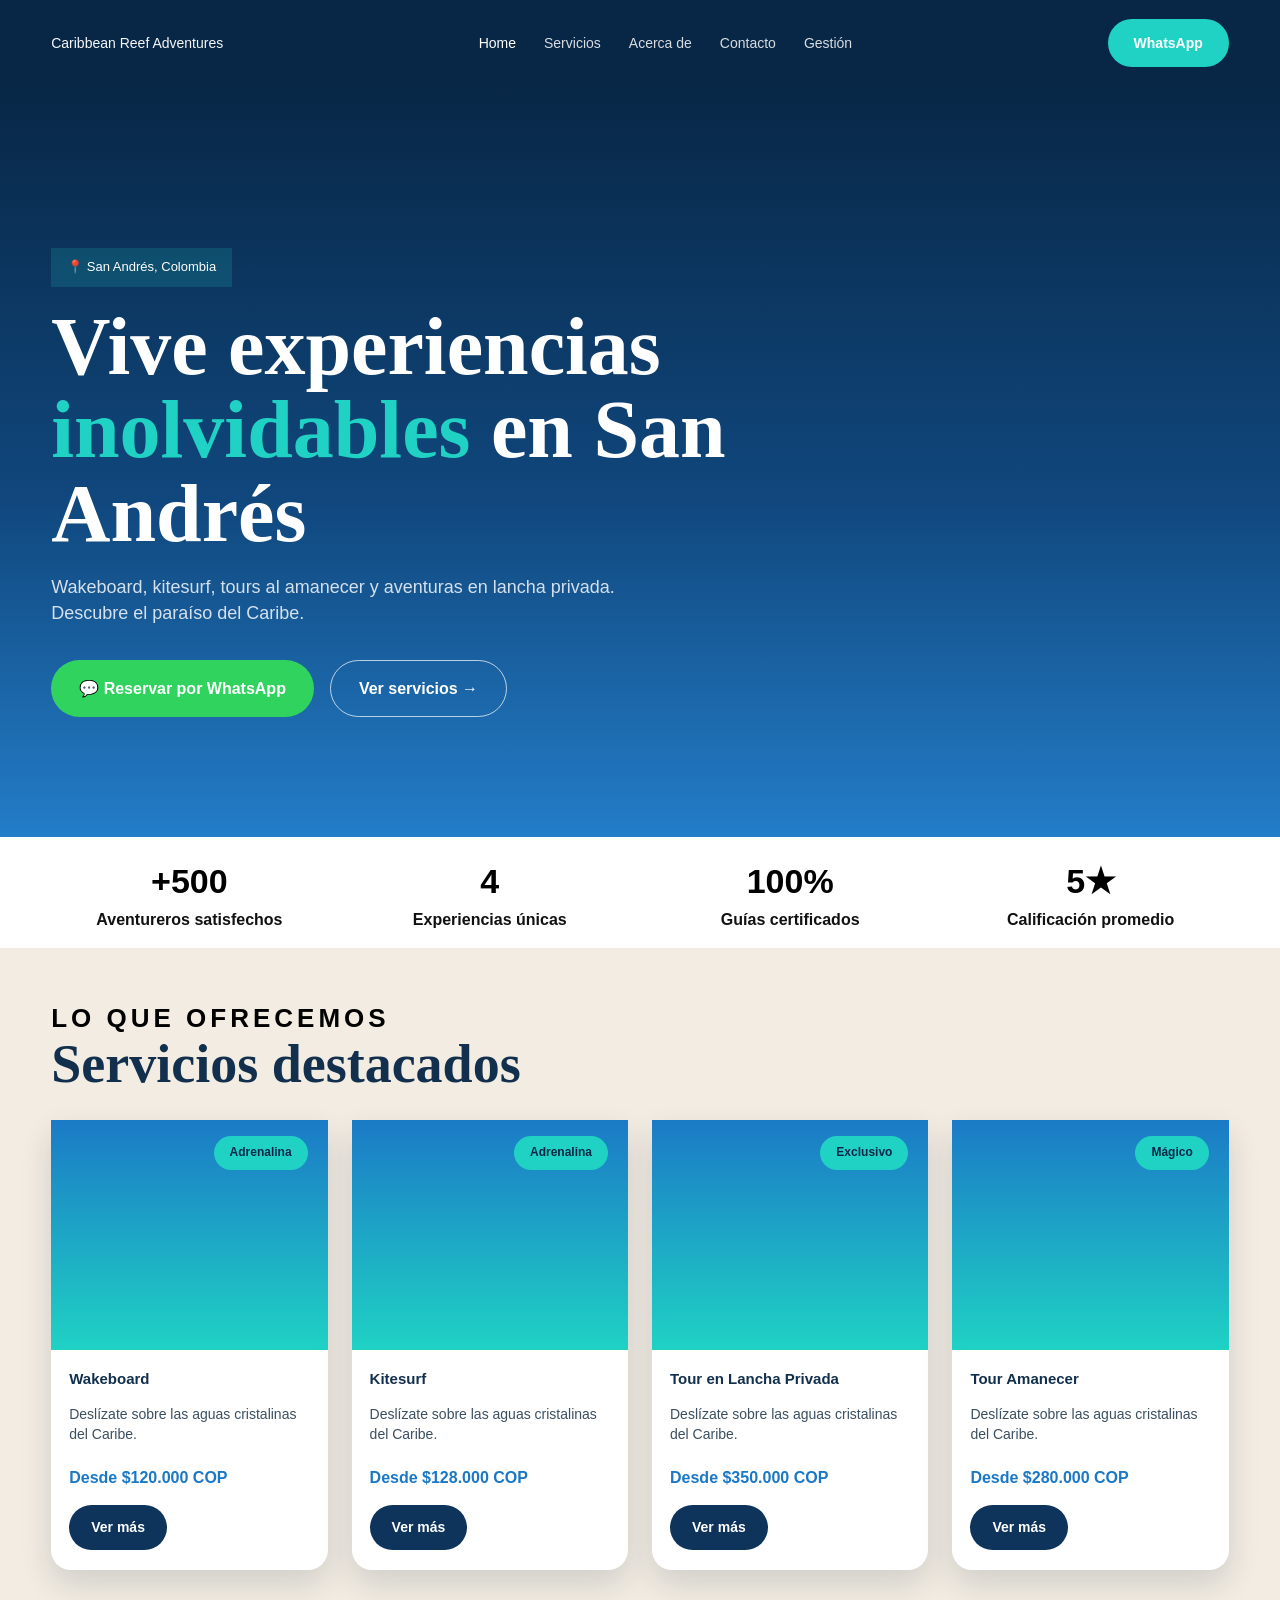
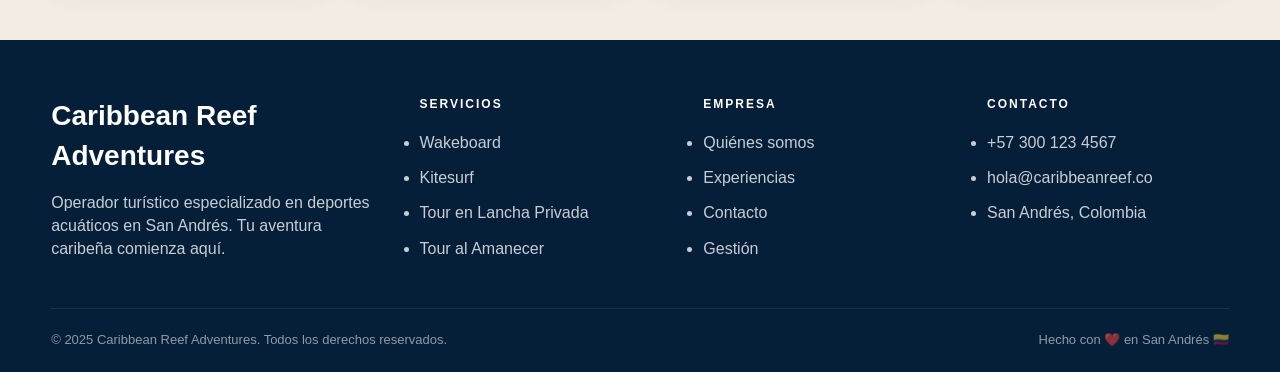
==== index.html @ 7c3cf76f "Upload project" ====
<!DOCTYPE html>
<html lang="es">
<head>
    <!-- Configuración básica del documento -->
    <meta charset="UTF-8">

    <!-- Hace que el sitio sea responsive en móviles y tablets -->
    <meta name="viewport" content="width=device-width, initial-scale=1.0">

    <!-- Título que aparece en la pestaña del navegador -->
    <title>Caribbean Reef Adventures | Home</title>

    <!-- Archivo principal de estilos CSS -->
    <link rel="stylesheet" href="assets/css/styles.css">
</head>

<body>

    <!-- =========================================================
         HEADER / BARRA DE NAVEGACIÓN
         ========================================================= -->
    <header class="site-header">
        <div class="container navbar">

            <!-- Nombre o marca del proyecto -->
            <a class="brand" href="index.html">
                Caribbean Reef Adventures
            </a>

            <!-- Menú principal -->
            <nav class="nav-links">
                <!-- Esta opción está activa porque estamos en Home -->
                <a href="index.html" class="active">Home</a>

                <a href="services.html">Servicios</a>
                <a href="about.html">Acerca de</a>
                <a href="contact.html">Contacto</a>
                <a href="admin-services.html">Gestión</a>
            </nav>

            <!-- Botón rápido hacia WhatsApp -->
            <a class="whatsapp-header"
               target="_blank"
               href="https://wa.me/573001234567">
                WhatsApp
            </a>
        </div>
    </header>


    <!-- =========================================================
         HERO PRINCIPAL DEL HOME
         ========================================================= -->
    <section class="page-hero page-hero--large gradient-ocean">
        <div class="container hero-home">

            <!-- Ubicación destacada -->
            <div class="location-badge">
                📍 San Andrés, Colombia
            </div>

            <!-- Título principal -->
            <h1 class="home-title serif">
                Vive experiencias
                <span class="accent">inolvidables</span>
                en San Andrés
            </h1>

            <!-- Texto descriptivo -->
            <p class="home-copy">
                Wakeboard, kitesurf, tours al amanecer y aventuras en lancha privada.
                Descubre el paraíso del Caribe.
            </p>

            <!-- Botones principales -->
            <div class="home-actions">
                <!-- Botón para reservar por WhatsApp -->
                <a class="btn btn-primary"
                   target="_blank"
                   href="https://wa.me/573001234567">
                    💬 Reservar por WhatsApp
                </a>

                <!-- Botón para ir a la página de servicios -->
                <a class="btn btn-outline" href="services.html">
                    Ver servicios →
                </a>
            </div>

        </div>
    </section>


    <!-- =========================================================
         BARRA DE MÉTRICAS / INDICADORES
         ========================================================= -->
    <section class="metrics-bar">
        <div class="container metrics-grid">

            <!-- Métrica 1 -->
            <div class="metric">
                <strong>+500</strong>
                <span>Aventureros satisfechos</span>
            </div>

            <!-- Métrica 2 -->
            <div class="metric">
                <strong>4</strong>
                <span>Experiencias únicas</span>
            </div>

            <!-- Métrica 3 -->
            <div class="metric">
                <strong>100%</strong>
                <span>Guías certificados</span>
            </div>

            <!-- Métrica 4 -->
            <div class="metric">
                <strong>5★</strong>
                <span>Calificación promedio</span>
            </div>

        </div>
    </section>


    <!-- =========================================================
         SECCIÓN DE SERVICIOS DESTACADOS
         ========================================================= -->
    <section class="featured-section">
        <div class="container">

            <!-- Texto superior -->
            <div class="featured-title-top">
                LO QUE OFRECEMOS
            </div>

            <!-- Título principal de la sección -->
            <h2 class="featured-title-main serif">
                Servicios destacados
            </h2>

            <!--
              Aquí se renderizan dinámicamente las tarjetas desde JavaScript.
              El contenido se inserta desde main.js usando los datos de services-data.js
            -->
            <div id="featured-services" class="featured-grid"></div>

        </div>
    </section>


    <!-- =========================================================
         FOOTER / PIE DE PÁGINA
         ========================================================= -->
    <footer class="site-footer">
        <div class="container footer-grid">

            <!-- Marca y descripción -->
            <div>
                <div class="footer-brand">Caribbean Reef Adventures</div>
                <p>
                    Operador turístico especializado en deportes acuáticos en San Andrés.
                    Tu aventura caribeña comienza aquí.
                </p>
            </div>

            <!-- Columna de servicios -->
            <div class="footer-column">
                <h4>Servicios</h4>
                <ul>
                    <li>Wakeboard</li>
                    <li>Kitesurf</li>
                    <li>Tour en Lancha Privada</li>
                    <li>Tour al Amanecer</li>
                </ul>
            </div>

            <!-- Columna de empresa -->
            <div class="footer-column">
                <h4>Empresa</h4>
                <ul>
                    <li><a href="about.html">Quiénes somos</a></li>
                    <li><a href="services.html">Experiencias</a></li>
                    <li><a href="contact.html">Contacto</a></li>
                    <li><a href="admin-services.html">Gestión</a></li>
                </ul>
            </div>

            <!-- Columna de contacto -->
            <div class="footer-column">
                <h4>Contacto</h4>
                <ul>
                    <li>+57 300 123 4567</li>
                    <li>hola@caribbeanreef.co</li>
                    <li>San Andrés, Colombia</li>
                </ul>
            </div>

        </div>

        <!-- Parte inferior final del footer -->
        <div class="container footer-bottom">
            <span>© 2025 Caribbean Reef Adventures. Todos los derechos reservados.</span>
            <span>Hecho con ❤️ en San Andrés 🇨🇴</span>
        </div>
    </footer>


    <!-- =========================================================
         ARCHIVOS JAVASCRIPT
         ========================================================= -->
    <!--
      Este archivo contiene los datos de los servicios.
      Actúa como respaldo local si el JSON no carga con fetch.
    -->
    <script src="assets/js/services-data.js"></script>

    <!--
      Este archivo contiene la lógica principal del sitio:
      - renderizado dinámico de servicios
      - favoritos
      - vista detalle expandible
      - servicios destacados del Home
    -->
    <script src="assets/js/main.js"></script>

</body>
</html>
---- assets/css/styles.css ----
/* ==========================================================================
   styles.css
   ==========================================================================
   Este archivo contiene los estilos globales del proyecto
   "Caribbean Reef Adventures".

   Organización del archivo:
   1. Variables globales
   2. Reset y estilos base
   3. Utilidades reutilizables
   4. Header y navegación
   5. Footer
   6. Hero y secciones generales
   7. Home
   8. Acerca de
   9. Servicios
   10. Detalle expandible
   11. Contacto
   12. Responsive
   ========================================================================== */


/* ==========================================================================
   1. VARIABLES GLOBALES
   ==========================================================================
   Aquí se definen los colores, sombras y tamaños reutilizables del proyecto.
   Esto permite mantener consistencia visual y facilita cambios futuros.
   ========================================================================== */

:root {
    /* Colores principales de la marca */
    --navy: #082746;
    --navy-soft: #0e345b;
    --blue: #1e7ac5;
    --cyan: #20d2c4;
    --green: #31d35f;
    /* Colores neutros */
    --cream: #f2ece2;
    --white: #ffffff;
    --text: #12304d;
    --muted: #6b7c8d;
    /* Sombra general para tarjetas y bloques */
    --shadow: 0 14px 32px rgba(6, 31, 57, 0.14);
    /* Ancho máximo del contenedor principal */
    --container: 1200px;
}


/* ==========================================================================
   2. RESET Y ESTILOS BASE
   ==========================================================================
   El reset elimina márgenes y paddings por defecto del navegador para que
   el diseño sea más consistente entre distintos dispositivos.
   ========================================================================== */

/* Aplica reset general a todos los elementos */
* {
    margin: 0;
    padding: 0;
    box-sizing: border-box;
}

/* Permite scroll suave al navegar con anclas */
html {
    scroll-behavior: smooth;
}

/* Estilos generales del body */
body {
    font-family: Arial, Helvetica, sans-serif;
    background: var(--cream);
    color: var(--text);
    line-height: 1.45;
}

/* Los enlaces heredan color y no muestran subrayado */
a {
    text-decoration: none;
    color: inherit;
}

/* Los botones heredan fuente y muestran cursor de clic */
button {
    font: inherit;
    border: none;
    cursor: pointer;
}


/* ==========================================================================
   3. UTILIDADES REUTILIZABLES
   ==========================================================================
   Estas clases se usan varias veces en distintas secciones del sitio.
   ========================================================================== */

/* Contenedor principal centrado con ancho máximo */
.container {
    width: min(92%, var(--container));
    margin: 0 auto;
}

/* Fuente serif para títulos elegantes */
.serif {
    font-family: Georgia, "Times New Roman", serif;
}

/* Texto pequeño superior para subtítulos de sección */
.eyebrow {
    color: var(--cyan);
    font-size: 12px;
    text-transform: uppercase;
    letter-spacing: 0.4px;
    margin-bottom: 14px;
}

/* Fondo degradado principal del sitio */
.gradient-ocean {
    background: linear-gradient( 180deg, var(--navy) 0%, #10477d 55%, #237dc8 100% );
}

/* Fondo degradado para tarjetas o bloques ilustrativos */
.gradient-card {
    background: linear-gradient( 180deg, #1b7ac6 0%, #1fd2c4 100% );
}


/* ==========================================================================
   4. BOTONES
   ==========================================================================
   Se definen estilos base y variantes para mantener consistencia visual.
   ========================================================================== */

/* Botón base reutilizable */
.btn {
    display: inline-flex;
    align-items: center;
    justify-content: center;
    gap: 8px;
    padding: 16px 28px;
    border-radius: 999px;
    font-weight: 700;
}

/* Botón principal */
.btn-primary {
    background: var(--green);
    color: #fff;
}

/* Botón transparente con borde */
.btn-outline {
    border: 1px solid rgba(255, 255, 255, 0.7);
    color: #fff;
}

/* Botón oscuro */
.btn-dark {
    background: var(--navy-soft);
    color: #fff;
}

/* Tamaño pequeño de botón */
.btn-small {
    padding: 12px 22px;
    font-size: 14px;
}


/* ==========================================================================
   5. HEADER Y NAVEGACIÓN
   ==========================================================================
   Contiene la barra superior, logo, enlaces del menú y botón de WhatsApp.
   ========================================================================== */

/* Encabezado principal fijo arriba */
.site-header {
    background: var(--navy);
    color: #fff;
    position: sticky;
    top: 0;
    z-index: 30;
}

/* Contenedor interno del header */
.navbar {
    min-height: 86px;
    display: flex;
    align-items: center;
    justify-content: space-between;
    gap: 24px;
}

/* Marca o nombre del sitio */
.brand {
    font-size: 14px;
    color: rgba(255, 255, 255, 0.96);
}

/* Menú de navegación */
.nav-links {
    display: flex;
    align-items: center;
    gap: 28px;
    font-size: 14px;
    color: rgba(255, 255, 255, 0.84);
}

    /* Efecto hover y página activa */
    .nav-links a.active,
    .nav-links a:hover {
        color: #fff;
    }

/* Botón especial de WhatsApp en header */
.whatsapp-header {
    background: var(--cyan);
    color: #fff;
    padding: 14px 26px;
    border-radius: 999px;
    font-weight: 700;
    font-size: 14px;
}


/* ==========================================================================
   6. FOOTER
   ==========================================================================
   Estilos del pie de página con columnas informativas.
   ========================================================================== */

/* Contenedor general del footer */
.site-footer {
    background: #061f39;
    color: rgba(255, 255, 255, 0.78);
    padding-top: 56px;
}

/* Grid principal del footer */
.footer-grid {
    display: grid;
    grid-template-columns: 1.35fr 1fr 1fr 1fr;
    gap: 42px;
    padding-bottom: 36px;
}

/* Título o marca del footer */
.footer-brand {
    color: #fff;
    font-size: 28px;
    font-weight: 800;
    margin-bottom: 14px;
}

/* Títulos pequeños de columnas */
.footer-column h4 {
    color: #fff;
    font-size: 12px;
    letter-spacing: 2px;
    text-transform: uppercase;
    margin-bottom: 18px;
}

/* Espaciado entre ítems del footer */
.footer-column li {
    margin-bottom: 12px;
}

/* Barra inferior del footer */
.footer-bottom {
    border-top: 1px solid rgba(255, 255, 255, 0.08);
    padding: 22px 0;
    display: flex;
    justify-content: space-between;
    gap: 20px;
    font-size: 13px;
    color: rgba(255, 255, 255, 0.55);
}


/* ==========================================================================
   7. HERO Y SECCIONES GENERALES
   ==========================================================================
   Aplica a los bloques grandes de bienvenida y encabezados internos.
   ========================================================================== */

/* Hero general */
.page-hero {
    color: #fff;
}

/* Hero grande, usado en Home */
.page-hero--large {
    padding: 84px 0 120px;
    min-height: 700px;
}

/* Hero más compacto para páginas internas */
.page-hero--compact {
    padding: 76px 0 54px;
}


/* ==========================================================================
   8. HOME
   ==========================================================================
   Sección principal de la página de inicio.
   ========================================================================== */

/* Ajuste superior del contenido del hero */
.hero-home {
    padding-top: 78px;
}

/* Etiqueta de ubicación */
.location-badge {
    display: inline-flex;
    align-items: center;
    gap: 8px;
    background: rgba(32, 210, 196, 0.16);
    color: #fff;
    padding: 10px 16px;
    font-size: 13px;
    margin-bottom: 18px;
}

/* Títulos principales de varias secciones */
.home-title,
.about-hero-title,
.contact-hero-title,
.services-title,
.about-heading,
.values-title,
.team-title,
.cta-strip h2 {
    font-family: Georgia, "Times New Roman", serif;
    line-height: 1.02;
}

/* Título principal del Home */
.home-title {
    font-size: 82px;
    max-width: 760px;
    margin-bottom: 18px;
}

    /* Palabra destacada del título */
    .home-title .accent {
        color: var(--cyan);
    }

/* Texto introductorio del Home */
.home-copy {
    font-size: 18px;
    max-width: 640px;
    margin-bottom: 34px;
    color: rgba(255, 255, 255, 0.82);
}

/* Grupo de botones del Home */
.home-actions {
    display: flex;
    gap: 16px;
    flex-wrap: wrap;
}


/* ==========================================================================
   9. MÉTRICAS DEL HOME
   ==========================================================================
   Barra con estadísticas destacadas.
   ========================================================================== */

.metrics-bar {
    background: #fff;
    padding: 20px 0 16px;
}

.metrics-grid {
    display: grid;
    grid-template-columns: repeat(4, 1fr);
    gap: 24px;
    text-align: center;
}

.metric strong {
    display: block;
    font-size: 34px;
    color: #000;
    margin-bottom: 2px;
}

.metric span {
    font-weight: 700;
    color: #111;
}


/* ==========================================================================
   10. SERVICIOS DESTACADOS DEL HOME
   ========================================================================== */

.featured-section {
    padding: 52px 0 70px;
}

.featured-title-top {
    font-size: 26px;
    letter-spacing: 4px;
    color: #000;
    font-weight: 800;
}

.featured-title-main {
    font-size: 54px;
    line-height: 1.02;
    margin-bottom: 28px;
}

.featured-grid {
    display: grid;
    grid-template-columns: repeat(4, 1fr);
    gap: 24px;
}

/* Tarjetas destacadas y tarjetas de servicios comparten estilos */
.feature-card,
.service-card {
    background: #fff;
    border-radius: 0 0 20px 20px;
    overflow: hidden;
    box-shadow: var(--shadow);
}

    /* Imagen superior de las tarjetas */
    .feature-card .image,
    .service-card .card-image {
        height: 230px;
        position: relative;
    }

/* Etiqueta flotante de categoría */
.card-tag {
    position: absolute;
    right: 20px;
    top: 16px;
    background: var(--cyan);
    color: var(--navy);
    padding: 8px 16px;
    border-radius: 999px;
    font-size: 12px;
    font-weight: 700;
}

/* Contenido interno de la tarjeta */
.feature-card .body,
.service-card .card-body {
    padding: 18px 18px 20px;
}

.feature-card h3,
.service-card h3 {
    font-size: 15px;
    margin-bottom: 14px;
}

.feature-card p,
.service-card p {
    font-size: 14px;
    color: #3c4f61;
    min-height: 44px;
    margin-bottom: 18px;
}

.feature-card .price,
.service-card .price {
    color: #1a78c5;
    font-weight: 700;
    margin-bottom: 16px;
}

.feature-card .actions,
.service-card .actions {
    display: flex;
    justify-content: space-between;
    gap: 12px;
}


/* ==========================================================================
   11. ACERCA DE
   ==========================================================================
   Estilos para la página informativa sobre la empresa.
   ========================================================================== */

.about-hero-title {
    font-size: 70px;
    margin-bottom: 10px;
}

.about-hero-copy {
    color: rgba(255, 255, 255, 0.82);
}

.about-main {
    padding: 44px 0 64px;
}

.about-grid {
    display: grid;
    grid-template-columns: 1fr 1fr;
    gap: 70px;
    align-items: center;
}

.about-heading {
    font-size: 66px;
    margin-bottom: 20px;
}

.about-text p {
    color: #4f6071;
    margin-bottom: 22px;
    font-size: 18px;
    max-width: 620px;
}

.about-image-box {
    min-height: 420px;
    border-radius: 26px;
    position: relative;
    overflow: hidden;
}

.about-years {
    position: absolute;
    left: 18px;
    bottom: 0;
    background: var(--navy);
    color: #fff;
    padding: 18px 22px;
    border-radius: 18px 18px 0 0;
    min-width: 210px;
}

    .about-years strong {
        display: block;
        font-family: Georgia, "Times New Roman", serif;
        font-size: 54px;
        line-height: 1;
    }

    .about-years span {
        font-size: 13px;
    }


/* ==========================================================================
   12. VALORES
   ==========================================================================
   Bloque de tarjetas que muestran los valores de la empresa.
   ========================================================================== */

.values-section {
    background: #eef4f6;
    padding: 40px 0 50px;
}

.values-title {
    font-size: 64px;
    margin-bottom: 26px;
}

.values-grid {
    display: grid;
    grid-template-columns: repeat(3, 1fr);
    gap: 20px 26px;
}

.value-card {
    background: #eff7f5;
    border-radius: 20px;
    padding: 28px;
    min-height: 156px;
}

    .value-card h3 {
        font-size: 18px;
        margin-bottom: 16px;
    }

    .value-card p {
        color: #4f6071;
    }


/* ==========================================================================
   13. EQUIPO
   ==========================================================================
   Sección para mostrar miembros del equipo.
   ========================================================================== */

.team-section {
    padding: 40px 0 0;
}

.team-title {
    font-size: 64px;
    margin-bottom: 20px;
}

.team-grid {
    display: grid;
    grid-template-columns: repeat(3, 1fr);
    gap: 22px;
}

.team-card {
    background: #fff;
    border-radius: 24px;
    overflow: hidden;
    box-shadow: var(--shadow);
}

.team-photo {
    height: 180px;
}

.team-card .body {
    padding: 18px;
}

.team-card h3 {
    font-family: Georgia, "Times New Roman", serif;
    font-size: 18px;
}

.team-card p {
    color: var(--cyan);
    font-weight: 700;
    font-size: 14px;
}


/* ==========================================================================
   14. CTA FINAL
   ==========================================================================
   Franja final con llamado a la acción.
   ========================================================================== */

.cta-strip {
    margin-top: 34px;
    background: linear-gradient(90deg, #1fd2c4 0%, #237dc8 100%);
    color: #fff;
    padding: 46px 0;
}

    .cta-strip h2 {
        font-size: 62px;
        margin-bottom: 6px;
    }

    .cta-strip p {
        margin-bottom: 20px;
        color: rgba(255, 255, 255, 0.86);
    }


/* ==========================================================================
   15. SERVICIOS
   ==========================================================================
   Sección principal del catálogo de servicios.
   ========================================================================== */

.services-layout {
    padding: 60px 0 28px;
}

.services-title {
    font-size: 74px;
    margin-bottom: 10px;
}

.services-grid {
    display: grid;
    grid-template-columns: repeat(2, minmax(320px, 1fr));
    gap: 36px 130px;
    justify-items: center;
}

.service-card {
    width: 100%;
    max-width: 360px;
}

/* Botón de favoritos */
.favorite-btn {
    background: #edf4f9;
    color: var(--navy-soft);
    border-radius: 999px;
    padding: 12px 16px;
    font-weight: 700;
}

    /* Estado activo del favorito */
    .favorite-btn.is-favorite {
        background: #ffe8ef;
        color: #af2555;
    }


/* ==========================================================================
   16. DETALLE EXPANDIBLE
   ==========================================================================
   Vista que se abre dentro de la misma página de servicios.
   ========================================================================== */

.inline-detail {
    display: none;
    margin-top: 52px;
}

    .inline-detail.show {
        display: block;
    }

.detail-panel {
    border-radius: 28px;
    overflow: hidden;
}

.detail-topbar {
    height: 76px;
    background: #f1a05c;
}

.detail-hero {
    height: 430px;
    background: linear-gradient(180deg, #000 0%, #524641 60%, #8f817a 100%);
    position: relative;
}

.detail-overlay {
    position: absolute;
    inset: 0;
    display: flex;
    flex-direction: column;
    justify-content: flex-end;
    padding: 54px 58px;
    color: #fff;
}

.detail-tag {
    align-self: flex-start;
    background: var(--cyan);
    color: var(--navy);
    padding: 8px 18px;
    border-radius: 999px;
    font-size: 12px;
    font-weight: 700;
    margin-bottom: 18px;
}

.detail-title {
    font-family: Georgia, "Times New Roman", serif;
    font-size: 72px;
    line-height: 1.02;
    margin-bottom: 6px;
}

.detail-subtitle {
    font-family: Georgia, "Times New Roman", serif;
    font-size: 44px;
    line-height: 1.04;
    color: rgba(255, 255, 255, 0.82);
}

.detail-content {
    width: min(92%, 920px);
    margin: 0 auto;
    padding: 10px 0 80px;
}

.back-link {
    display: inline-block;
    color: #4e7ba9;
    font-size: 14px;
    margin-bottom: 14px;
}

.detail-description {
    color: #39516b;
    font-size: 15px;
    margin-bottom: 26px;
}

.detail-stats {
    display: grid;
    grid-template-columns: repeat(3, 1fr);
    gap: 20px;
    margin-bottom: 24px;
}

.detail-stat {
    background: #fff;
    border-radius: 18px;
    box-shadow: var(--shadow);
    padding: 22px;
    text-align: center;
}

    .detail-stat .icon {
        font-size: 28px;
        margin-bottom: 8px;
    }

    .detail-stat .label {
        color: #798694;
        font-size: 11px;
        font-weight: 700;
        text-transform: uppercase;
        letter-spacing: 0.8px;
    }

    .detail-stat .value {
        color: var(--navy-soft);
        font-size: 18px;
        font-weight: 800;
        margin-top: 4px;
    }

.includes {
    display: grid;
    grid-template-columns: 1fr 1fr;
    gap: 20px 80px;
    margin-bottom: 28px;
}

    .includes h3 {
        grid-column: 1 / -1;
        font-family: Georgia, "Times New Roman", serif;
        font-size: 24px;
        color: var(--navy-soft);
    }

    .includes li {
        margin-bottom: 10px;
        color: #39516b;
        font-weight: 700;
    }

        .includes li::before {
            content: "✓";
            color: var(--cyan);
            margin-right: 10px;
        }

.detail-cta {
    background: #eaf8fb;
    border: 1px solid #bfe5ee;
    border-radius: 24px;
    padding: 28px;
    text-align: center;
}

    .detail-cta h3 {
        font-family: Georgia, "Times New Roman", serif;
        font-size: 24px;
        color: var(--navy-soft);
        margin-bottom: 6px;
    }

    .detail-cta p {
        color: #7b8794;
        margin-bottom: 18px;
    }


/* ==========================================================================
   17. CONTACTO
   ==========================================================================
   Sección de información y formulario de contacto.
   ========================================================================== */

.contact-hero-title {
    font-size: 72px;
    margin-bottom: 10px;
}

.contact-layout {
    padding: 32px 0 72px;
}

.contact-grid {
    display: grid;
    grid-template-columns: 420px 1fr;
    gap: 46px;
    align-items: start;
}

.contact-left h2 {
    font-family: Georgia, "Times New Roman", serif;
    font-size: 58px;
    line-height: 1.02;
    margin-bottom: 12px;
}

.contact-left p {
    color: #718191;
    margin-bottom: 16px;
    font-size: 18px;
    max-width: 370px;
}

.contact-info-list {
    display: grid;
    gap: 14px;
    margin: 18px 0 22px;
}

.contact-info-card {
    background: #fff;
    border-radius: 18px;
    padding: 16px 18px;
    display: grid;
    grid-template-columns: 48px 1fr;
    gap: 14px;
    align-items: center;
    box-shadow: var(--shadow);
}

    .contact-info-card .icon {
        width: 48px;
        height: 48px;
        border-radius: 14px;
        background: linear-gradient(180deg, #1a7ac5 0%, #21d2c4 100%);
    }

    .contact-info-card small {
        display: block;
        color: #778391;
        font-size: 11px;
        text-transform: uppercase;
        font-weight: 700;
        margin-bottom: 2px;
    }

    .contact-info-card strong {
        font-size: 16px;
    }

.contact-whatsapp {
    width: 100%;
}

.contact-form-box {
    background: #fff;
    border-radius: 28px;
    box-shadow: var(--shadow);
    padding: 34px 32px 26px;
}

    .contact-form-box h2 {
        font-family: Georgia, "Times New Roman", serif;
        font-size: 48px;
        margin-bottom: 10px;
    }

.form-grid {
    display: grid;
    grid-template-columns: 1fr 1fr;
    gap: 18px 20px;
}

.form-group label {
    display: block;
    font-weight: 700;
    margin-bottom: 8px;
    font-size: 14px;
}

.input {
    width: 100%;
    border: 1px solid #d0d8e0;
    border-radius: 14px;
    padding: 14px 16px;
    font-size: 15px;
}

.textarea {
    min-height: 140px;
    resize: vertical;
}

.full {
    grid-column: 1 / -1;
}

.form-submit {
    margin-top: 8px;
    width: 100%;
}

.form-note {
    color: #7f8a96;
    font-size: 12px;
    margin-top: 14px;
}

.form-message {
    margin-top: 16px;
    font-weight: 700;
}

    .form-message.success {
        color: #198754;
    }

    .form-message.error {
        color: #c0392b;
    }


/* ==========================================================================
   18. RESPONSIVE
   ==========================================================================
   Ajustes visuales para tablet y móvil.
   ========================================================================== */

/* Pantallas medianas */
@media (max-width: 1100px) {
    .featured-grid {
        grid-template-columns: repeat(2, 1fr);
    }

    .values-grid {
        grid-template-columns: repeat(2, 1fr);
    }

    .footer-grid {
        grid-template-columns: 1fr 1fr;
    }

    .contact-grid {
        grid-template-columns: 1fr;
    }

    .about-grid {
        grid-template-columns: 1fr;
    }
}

/* Pantallas pequeñas */
@media (max-width: 800px) {
    .navbar {
        flex-direction: column;
        justify-content: center;
        padding: 18px 0;
    }

    .nav-links {
        flex-wrap: wrap;
        justify-content: center;
        gap: 16px;
    }

    .home-title,
    .about-hero-title,
    .contact-hero-title,
    .services-title,
    .about-heading,
    .values-title,
    .team-title,
    .cta-strip h2 {
        font-size: 42px;
    }

    .page-hero--large {
        min-height: auto;
        padding: 58px 0 80px;
    }

    .metrics-grid,
    .featured-grid,
    .values-grid,
    .team-grid,
    .services-grid,
    .detail-stats,
    .includes,
    .form-grid {
        grid-template-columns: 1fr;
    }

    .detail-title {
        font-size: 42px;
    }

    .detail-subtitle {
        font-size: 28px;
    }

    .detail-overlay {
        padding: 34px 24px;
    }

    .footer-bottom {
        flex-direction: column;
        align-items: flex-start;
    }
}


/* =========================================================
   MINI CRUD / GESTIÓN DE SERVICIOS
   ========================================================= */

.crud-section {
  margin-bottom: 40px;
  background: #ffffff;
  padding: 24px;
  border-radius: 20px;
  box-shadow: var(--shadow);
}

.crud-section h2 {
  margin-bottom: 20px;
  font-size: 36px;
  color: var(--navy-soft);
}

.crud-form {
  display: grid;
  grid-template-columns: 1fr 1fr;
  gap: 16px;
}

.crud-form input,
.crud-form textarea {
  width: 100%;
  border: 1px solid #d0d8e0;
  border-radius: 14px;
  padding: 14px 16px;
  font-size: 15px;
}

.crud-form textarea {
  min-height: 120px;
  resize: vertical;
  grid-column: 1 / -1;
}

.crud-form button {
  grid-column: 1 / -1;
}

.favorites-empty {
  background: #ffffff;
  border-radius: 18px;
  padding: 20px;
  color: #5d6b78;
  box-shadow: var(--shadow);
}

@media (max-width: 800px) {
  .crud-form {
    grid-template-columns: 1fr;
  }
}
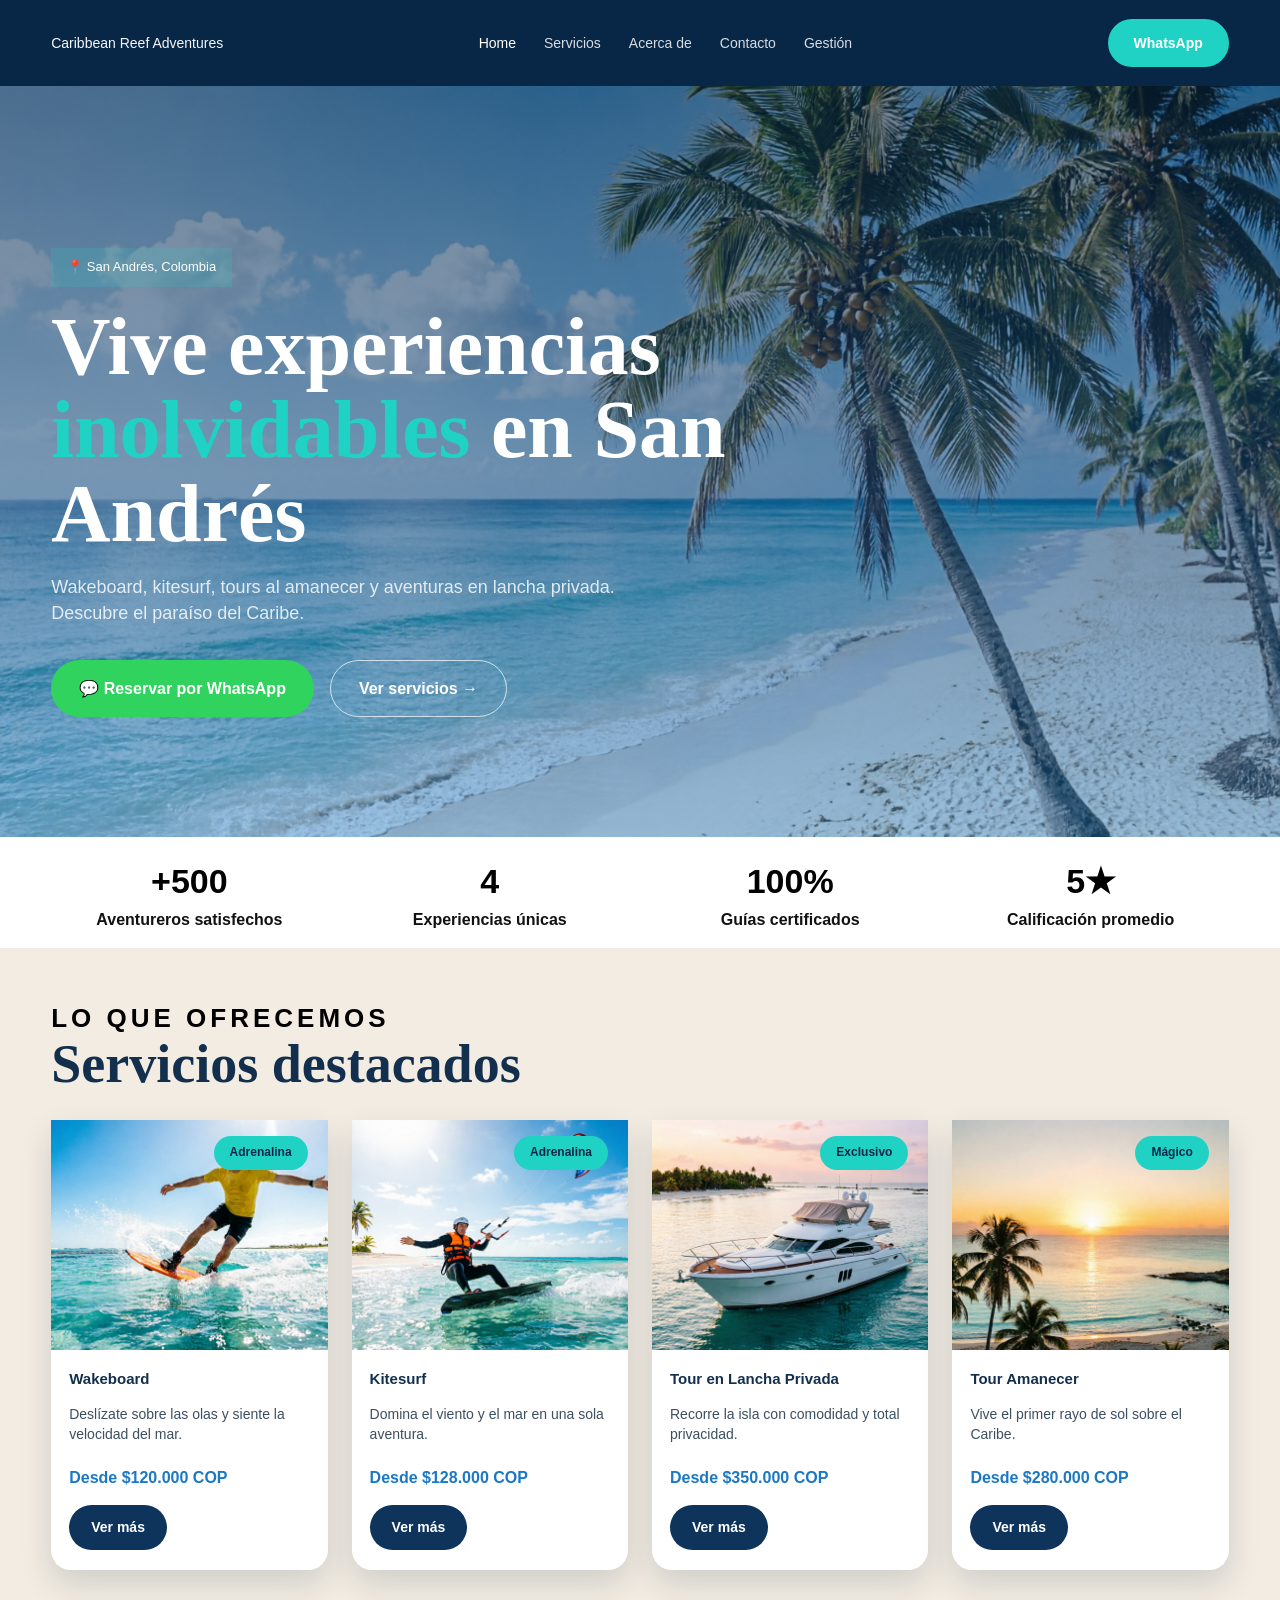
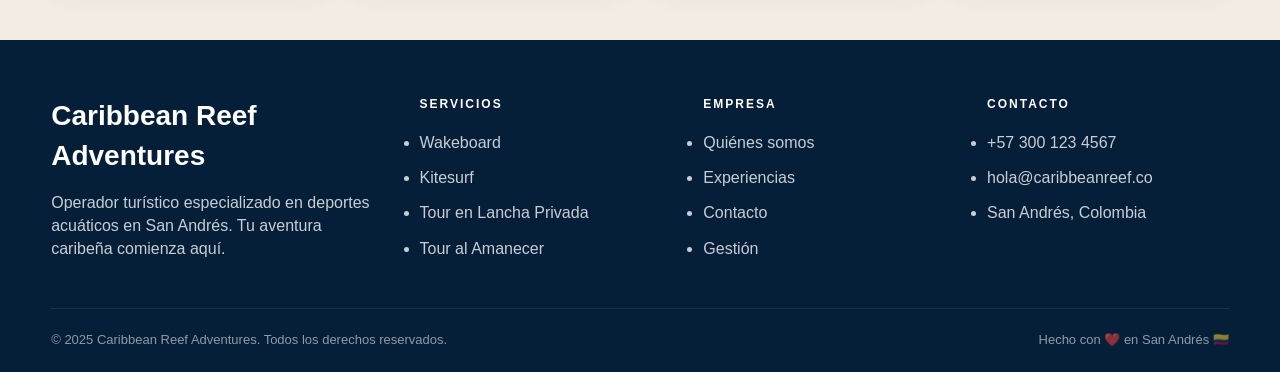
==== commit a37ab0e0: "Enhance visual elements by adding background images to team and service cards, update service data w" ====
--- a/index.html
+++ b/index.html
@@ -51,7 +51,10 @@
     <!-- =========================================================
          HERO PRINCIPAL DEL HOME
          ========================================================= -->
-    <section class="page-hero page-hero--large gradient-ocean">
+    <section class="page-hero page-hero--large hero-with-image"
+             style="background-image:
+                linear-gradient(180deg, rgba(8,38,71,0.55) 0%, rgba(16,71,125,0.55) 55%, rgba(35,125,200,0.45) 100%),
+                url('assets/img/Hero.png');">
         <div class="container hero-home">
 
             <!-- Ubicación destacada -->
--- a/assets/css/styles.css
+++ b/assets/css/styles.css
@@ -299,6 +299,13 @@
     padding: 76px 0 54px;
 }
 
+/* Hero con imagen de fondo: ajusta la foto para que cubra todo el bloque */
+.hero-with-image {
+    background-size: cover;
+    background-position: center;
+    background-repeat: no-repeat;
+}
+
 
 /* ==========================================================================
    8. HOME
@@ -529,6 +536,9 @@
     border-radius: 26px;
     position: relative;
     overflow: hidden;
+    background-size: cover;
+    background-position: center;
+    background-repeat: no-repeat;
 }
 
 .about-years {
@@ -623,6 +633,9 @@
 
 .team-photo {
     height: 180px;
+    background-size: cover;
+    background-position: center;
+    background-repeat: no-repeat;
 }
 
 .team-card .body {
@@ -933,7 +946,17 @@
         height: 48px;
         border-radius: 14px;
         background: linear-gradient(180deg, #1a7ac5 0%, #21d2c4 100%);
-    }
+        display: flex;
+        align-items: center;
+        justify-content: center;
+        overflow: hidden;
+    }
+
+        .contact-info-card .icon img {
+            width: 26px;
+            height: 26px;
+            object-fit: contain;
+        }
 
     .contact-info-card small {
         display: block;
@@ -1152,6 +1175,16 @@
   grid-column: 1 / -1;
 }
 
+.btn-restore {
+  margin-top: 18px;
+  background: #c0392b;
+  color: #ffffff;
+}
+
+.btn-restore:hover {
+  background: #a93226;
+}
+
 .favorites-empty {
   background: #ffffff;
   border-radius: 18px;
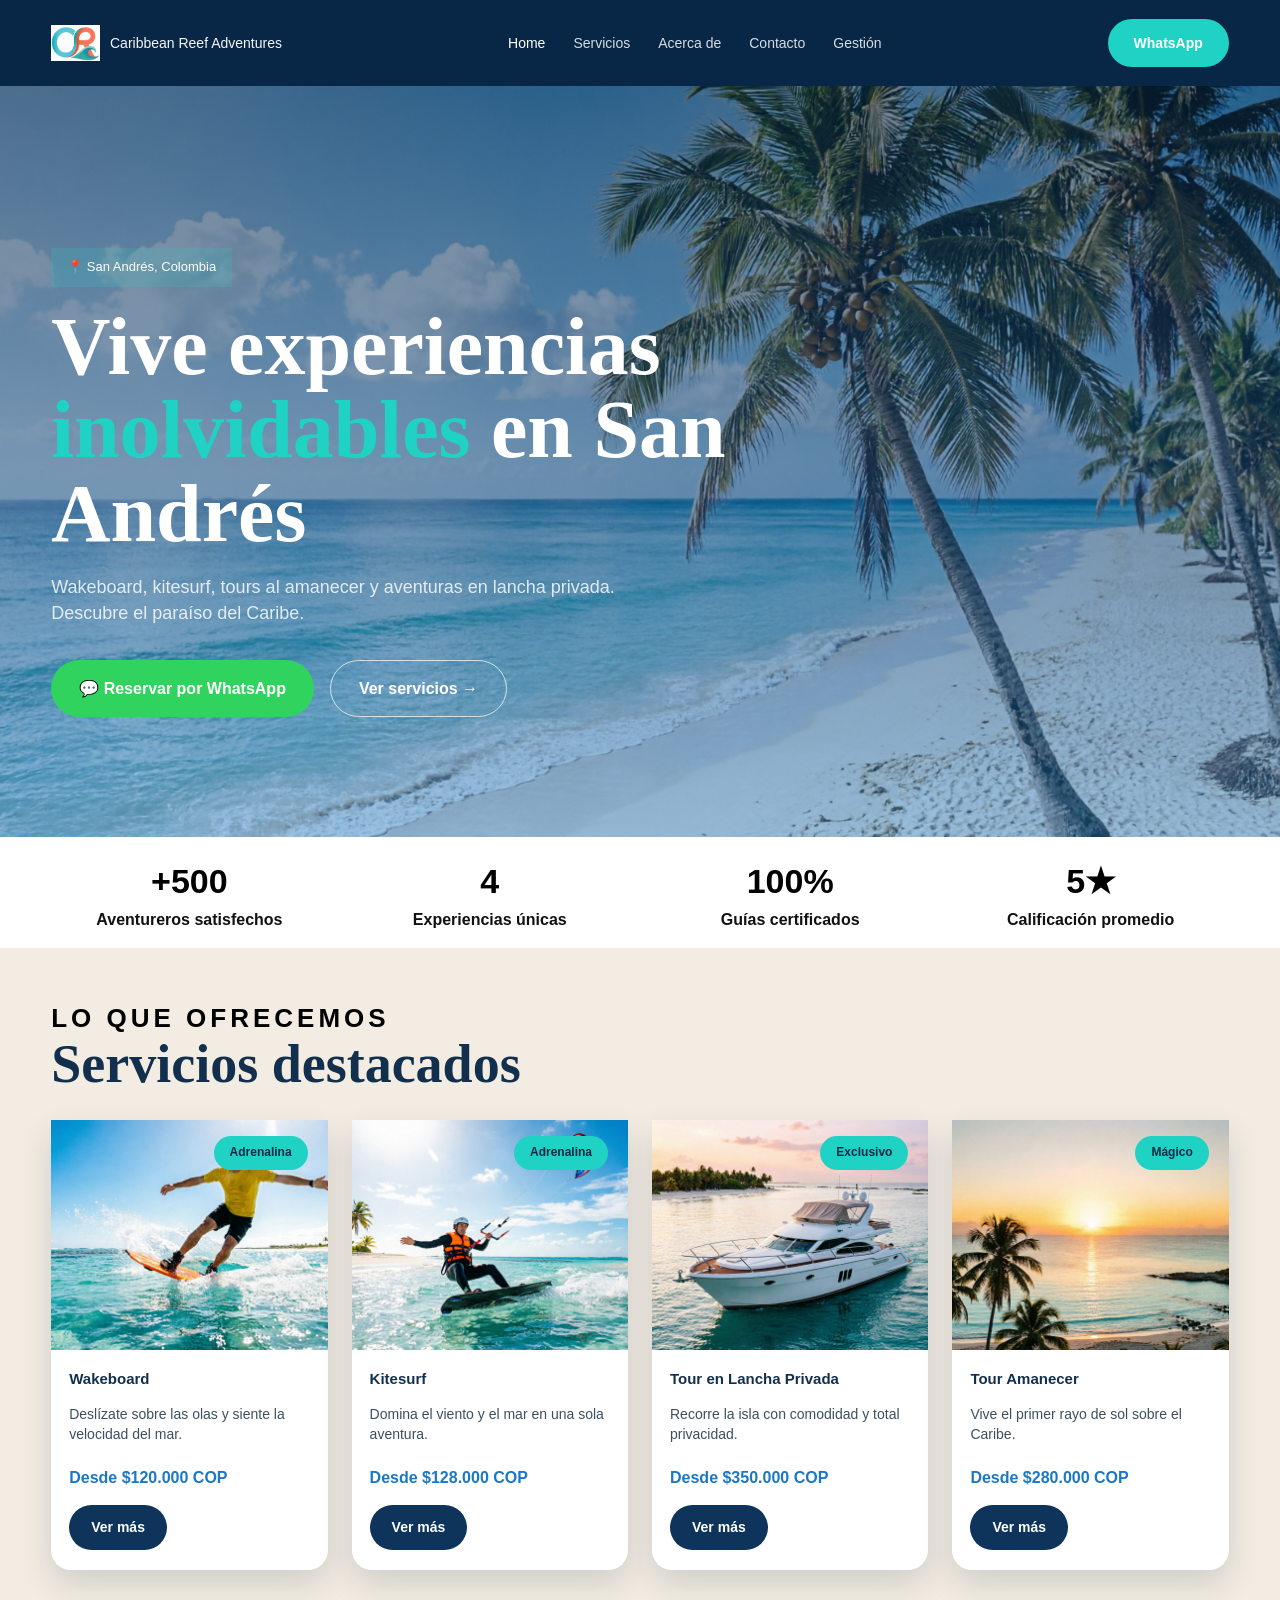
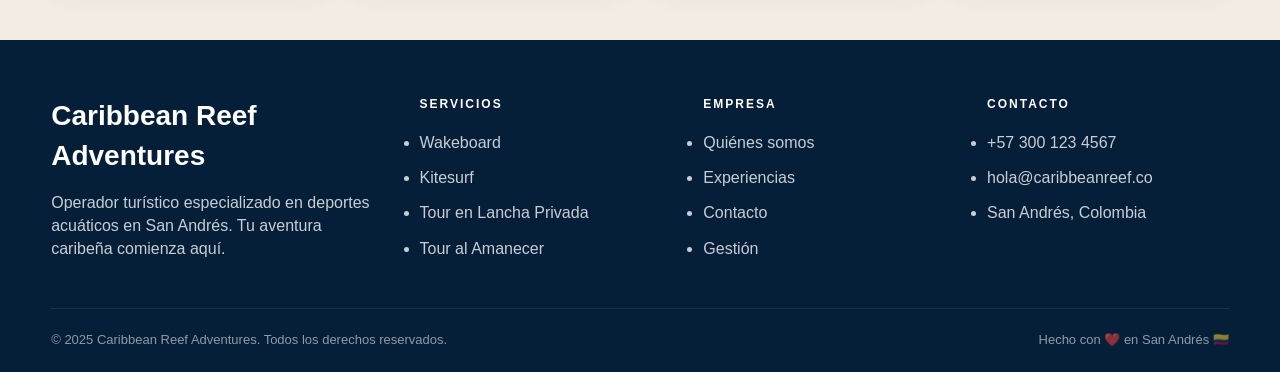
==== commit d3df8553: "adeed logo" ====
--- a/index.html
+++ b/index.html
@@ -10,6 +10,9 @@
     <!-- Título que aparece en la pestaña del navegador -->
     <title>Caribbean Reef Adventures | Home</title>
 
+    <!-- Favicon: ícono que aparece junto al título en la pestaña -->
+    <link rel="icon" type="image/x-icon" href="favicon.ico">
+
     <!-- Archivo principal de estilos CSS -->
     <link rel="stylesheet" href="assets/css/styles.css">
 </head>
@@ -24,7 +27,8 @@
 
             <!-- Nombre o marca del proyecto -->
             <a class="brand" href="index.html">
-                Caribbean Reef Adventures
+                <img src="assets/img/logo.png" alt="Caribbean Reef Adventures" class="brand-logo">
+                <span>Caribbean Reef Adventures</span>
             </a>
 
             <!-- Menú principal -->
--- a/assets/css/styles.css
+++ b/assets/css/styles.css
@@ -194,7 +194,18 @@
 .brand {
     font-size: 14px;
     color: rgba(255, 255, 255, 0.96);
-}
+    display: flex;
+    align-items: center;
+    gap: 10px;
+    text-decoration: none;
+}
+
+    /* Logo dentro del header, al lado del nombre del sitio */
+    .brand-logo {
+        height: 36px;
+        width: auto;
+        display: block;
+    }
 
 /* Menú de navegación */
 .nav-links {
@@ -956,6 +967,7 @@
             width: 26px;
             height: 26px;
             object-fit: contain;
+            filter: brightness(0) invert(1);
         }
 
     .contact-info-card small {
